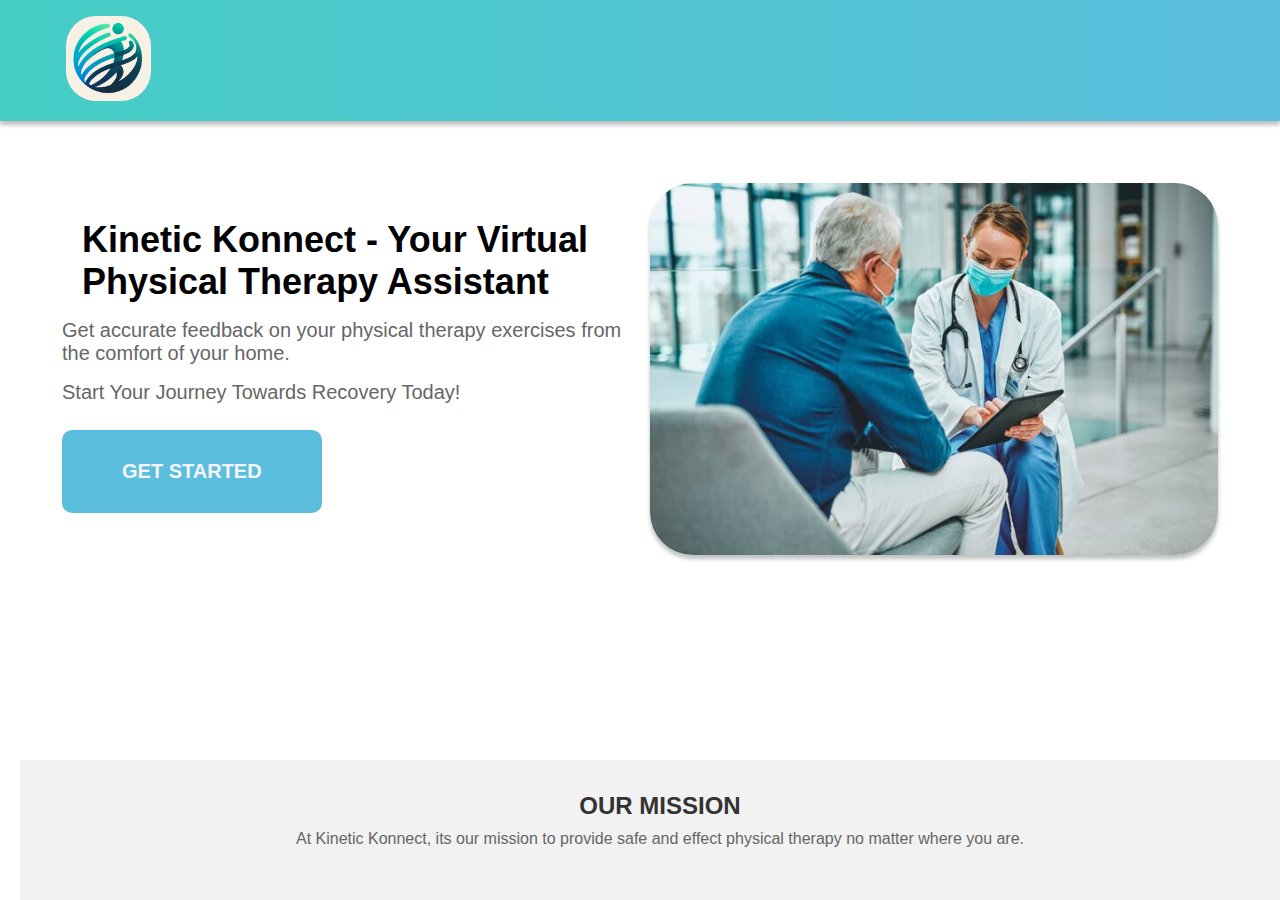
==== index.html @ 96fe7175 "More Stuff" ====
<!DOCTYPE html>
<html lang="en">
<head>
  <meta charset="UTF-8">
  <meta http-equiv="X-UA-Compatible" content="IE=edge">
  <meta name="viewport" content="width=device-width, initial-scale=1.0">
  <title>Axxess 2024 Hackathon Submission</title>

</head>
<body>
  <!DOCTYPE html>
  <html lang="en">
  <head>
    <meta charset="UTF-8">
    <meta http-equiv="X-UA-Compatible" content="IE=edge">
    <meta name="viewport" content="width=device-width, initial-scale=1.0">
    <title>Axxess 2024 Hackathon Submission</title>
    <link rel="stylesheet" href="style.css">
  </head>
  <body>
    <div class="homepage">
      <header class="menu">
        <div class="logo-container">
          <img src="imgs/KineticKonnect.png" alt="">
        </div>

      </header>
      <main class="content">
        <section class="intro">
          <div class="intro-text">
            <h1>Kinetic Konnect - Your Virtual Physical Therapy Assistant</h1>
            <p>Get accurate feedback on your physical therapy exercises from the comfort of your home.</p>
            <p>Start Your Journey Towards Recovery Today!</p>
            <button class="get-started-button">
              <a href="profile.html" class="get-started-button">GET STARTED</a>
            </button>
          </div>
          <div class="intro-image-container">
            <img class="intro-image" src="imgs/gettyimages-1390026192.jpg" alt="Placeholder Image">
          </div>
        </section>
        <footer class="mission">
          <h2>OUR MISSION</h2>
          <p>At Kinetic Konnect, its our mission to provide safe and effect physical therapy no matter where you are.</p>
        </footer>
      </main>
    </div>
  </body>
  </html>
  
</body>
</html>
---- style.css ----
* {
  margin: 0;
  padding: 0;
  box-sizing: border-box;

}

body, html {
  font-family: 'Inter', sans-serif; /* Assuming 'Inter' is the font used */
  height: 100%;
  overflow-x: hidden;
}

.homepage {
  display: flex;
  flex-direction: column;
  height: 100%;
}

.menu {
  background: linear-gradient(90deg, #45CDC5 0%, #5BBEDD 100%);
  padding: 1rem;
  display: flex;
  justify-content: space-between;
  align-items: center;
  box-shadow: 0 4px 4px rgba(0, 0, 0, 0.25);
}

.logo-container img{
  width: 85px !important; /* Or whatever width you prefer */
  height: auto !important;
  border-radius: 30px;
  margin-left: 50px;
}

.content {
  padding: 20px; /* Adjust padding as needed */
  display: flex;
  flex-direction: column;
  justify-content: flex-start; 
}

.intro {
  display: flex;
  justify-content: space-between;
  align-items: center;
  padding: 2rem;
}

.intro-text,
.intro-image-container {
  max-width: 50%;
  flex: 1;
  padding: 10px;
}

.intro-text h1 {
  font-size: 36px;
  margin-bottom: 1rem;
}

.intro-text p {
  font-size: 20px;
  margin-bottom: 1rem;
}

.get-started-button {
  display: inline-block;
  padding: 15px 30px;
  background-color: #5BBEDD;
  border-radius: 10px;
  border: none;
  color: whitesmoke;
  text-align: center;
  text-decoration: none; /* Removes the underline from links */
  cursor: pointer;
  font-weight: bold; 
  font-size: 20px;
}


.intro-image {
  width: 100%;
  height: auto;
  border-radius: 43px;
  box-shadow: 0 4px 4px rgba(0, 0, 0, 0.25);
}

.mission {
  text-align: center;
  padding: 2rem;
  position: absolute;
  bottom: 0;
  width: 100%;
  background-color: #f2f2f2;
}

@media (max-width: 768px) {
  .intro-text {
    max-width: 100%;
    text-align: center;
  }
  .intro-image-container {
    max-width: 100%;
  }
}

/* PROFILE PAGE */ 


body, html {
  height: 100%;
  font-family: 'Inter', sans-serif; /* Assuming 'Inter' is the font used */
  background-color: #ffff;
}

.medical-profile {
  background-color: white; 
  min-height: 100vh;
}

.navigation {
  display: flex;
  justify-content: space-between;
  align-items: center;
  background: linear-gradient(to right, #45CDC5, #5BBEDD); /* Apply the gradient here */
  padding: 1rem 2rem; /* Adjust padding as needed */
}

.home-button {
  background: whitesmoke;
  color: black;
  border: 1px solid #fff; /* Border color for the button */
  padding: 0.5rem 1rem;
  border-radius: 5px;
  cursor: pointer;
  text-decoration: none; /* If it's a link styled as a button */
  font-weight: bold;
}

.header {
  padding: 2rem;
  background-color: white;
  color: #333;
}

.header h1 {
  color: black;
  margin-bottom: 1rem;
}

/* ... existing CSS ... */

.content-container {
  display: flex;
  justify-content: space-between; /* This will place the content and the exercise plan side by side */
  padding: 2rem; /* Add padding for spacing */
  padding-left: 5%;
}

.welcome-section {
  flex: 1; /* Takes up remaining space */
  /* Additional styling for the welcome section */
}

.exercise-plan {
  flex: 0 0 45%; /* Locks the exercise plan to 40% width of the container */
  max-width: 45%; 
  background-color: #fff; /* Set the background color */
  padding: 2rem;
  padding-left: 5%;
  border-radius: 10px; /* Rounded corners for the plan */
}

.exercise-item {
  background-color: #E0F7FA; /* Light teal background for each item */
  border-radius: 10px; /* Rounded corners for the items */
  padding: 1rem; /* Padding inside each exercise item */
  margin-bottom: 1rem; /* Space between exercise items */
  /* You can add a border or shadow to each item if needed for better separation */
}

.exercise-item h3 {
  color: #333; /* Dark text color for readability */
}

.week-goal {
  /* Styles for the week goal */
}

.doctor-note {
  border: 2px solid #45CDC5; /* Border color to match the design */
  border-radius: 10px; /* Rounded corners */
  padding: 1rem; /* Padding for the note */
  margin-top: 1rem; /* Space at the top */
}


/* ... additional CSS as needed ... */

/* ... additional CSS as needed ... */

/* Additional styling as needed for progress section and other components */

/* ACTIVE SESSION PAGE*/
* {
  box-sizing: border-box;
  margin: 0;
  padding: 0;
}

.active-session-header {
  background: linear-gradient(to right, #45CDC5, #5BBEDD);
  padding: 10px 20px;
  display: flex;
  justify-content: space-between;
  align-items: center;
}

.header-title {
  font-weight: bold;
  color: white;
}

.return-button {
  padding: 5px 15px;
  background-color: white;
  border: none;
  cursor: pointer;
}

.active-session-content {
  display: flex;
  justify-content: space-between;
  padding: 20px;
}

.sidebar, .session-controls {
  flex-basis: 20%;
  display: flex;
  flex-direction: column;
  align-items: center;
}

.webcam-feed {
  flex-basis: 60%;
  display: flex;
  flex-direction: column;
  align-items: center;
  justify-content: center;
  padding: 20px;
  border: 1px solid #ccc; /* Placeholder for the webcam feed area */
}

/* Add specific styling for buttons and webcam area */
button {
  margin: 10px 0;
  padding: 10px 20px;
  border: none;
  cursor: pointer;
}

.stop-button {
  background-color: lightcoral;
  border-radius: 5px;
  font-weight: bold;
}

/* Adjust the layout further with your own styles, colors, and sizes as needed */
/* AFTER SESSION SUMMARY PAGE*/


.session-summary-header {
  background: linear-gradient(to right, #45CDC5, #5BBEDD);
  padding: 10px 20px;
  color: white;
  display: flex;
  align-items: center;
  justify-content: space-between;
}

.header-content {
  display: flex;
  align-items: center;
}

.menu-button {
  background: none;
  border: none;
  color: white;
  font-size: 24px;
  cursor: pointer;
}

h1 {
  margin-left: 20px;
}

.session-summary-content {
  padding: 20px;
}

h2 {
  color: #333;
  margin-bottom: 10px;
}

p {
  color: #666;
  margin-bottom: 20px;
}

.feedback-section {
  margin-bottom: 20px;
}

textarea {
  width: 100%;
  padding: 10px;
  margin-top: 10px;
  border: 1px solid #ccc;
  border-radius: 4px;
  min-height: 100px;
}

.recovery-tips {
  background-color: #e0f7fa;
  padding: 20px;
  border-radius: 10px;
}

.recovery-tips h3 {
  margin-bottom: 10px;
}

.recovery-tips ul {
  list-style-type: none;
  padding: 0;
}

.recovery-tips li {
  margin-bottom: 10px;
  padding-left: 20px;
  position: relative;
}

.recovery-tips li:before {
  content: '✓';
  position: absolute;
  left: 0;
  color: green;
}
/* Add this to your existing CSS */

.navigation {
  padding: 10px 20px;
  background: #f8f8f8;
  border-bottom: 1px solid #e7e7e7;
}

.back-to-profile {
  text-decoration: none;
  color: #333;
  background: #e0f7fa;
  padding: 10px 15px;
  border-radius: 5px;
  font-weight: bold;
}

.back-to-profile:hover {
  background: #bde1ee;
}
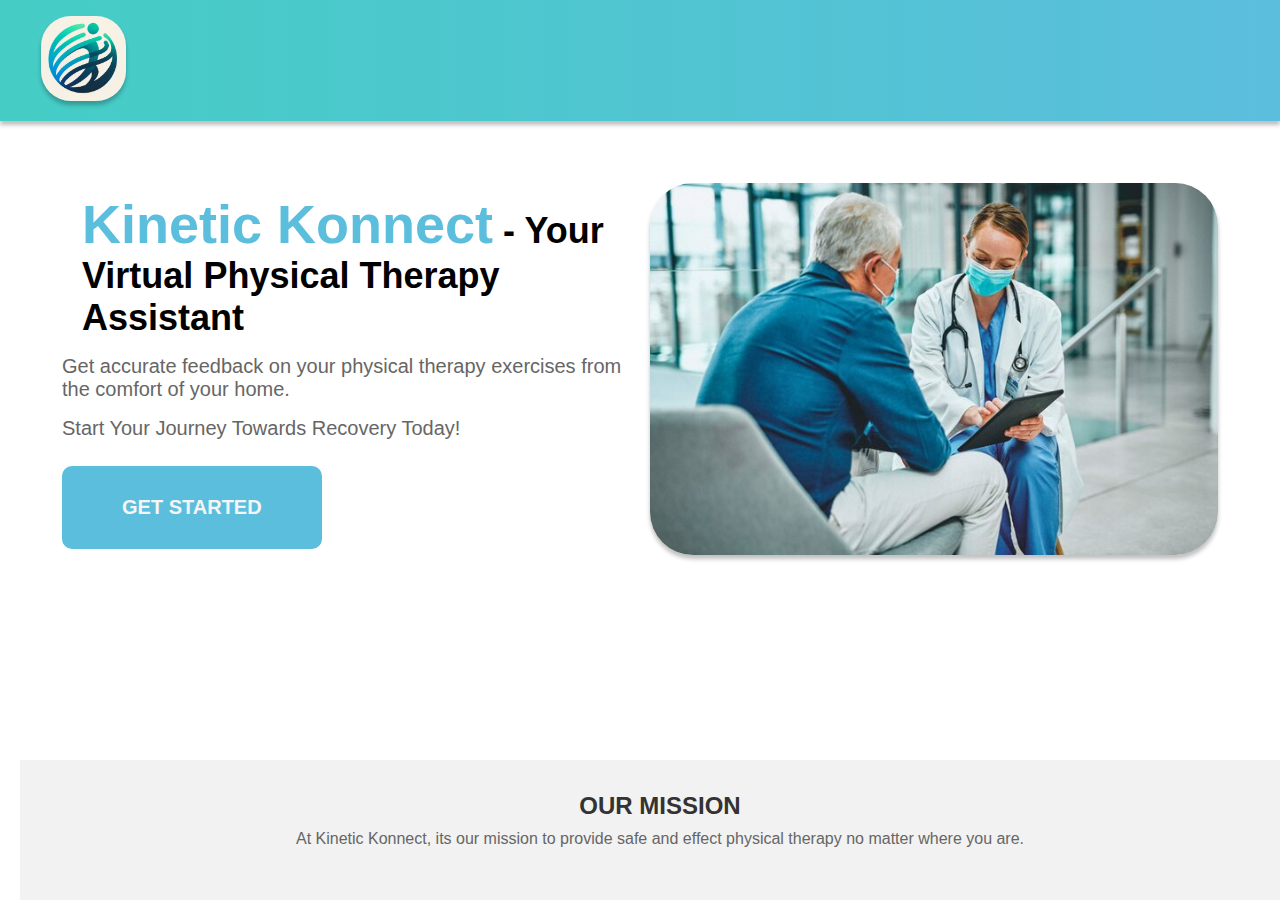
==== commit 450a9c33: "Final Almost" ====
--- a/index.html
+++ b/index.html
@@ -28,7 +28,7 @@
       <main class="content">
         <section class="intro">
           <div class="intro-text">
-            <h1>Kinetic Konnect - Your Virtual Physical Therapy Assistant</h1>
+            <h1><span class="brand-name">Kinetic Konnect</span> - Your Virtual Physical Therapy Assistant</h1>
             <p>Get accurate feedback on your physical therapy exercises from the comfort of your home.</p>
             <p>Start Your Journey Towards Recovery Today!</p>
             <button class="get-started-button">
--- a/style.css
+++ b/style.css
@@ -25,12 +25,16 @@
   align-items: center;
   box-shadow: 0 4px 4px rgba(0, 0, 0, 0.25);
 }
-
+.brand-name {
+  font-size: 150%;
+  color: #5BBEDD; /* Adjust the percentage to your liking */
+}
 .logo-container img{
   width: 85px !important; /* Or whatever width you prefer */
   height: auto !important;
   border-radius: 30px;
   margin-left: 50px;
+  box-shadow: 0 4px 4px rgba(0, 0, 0, 0.25);
 }
 
 .content {
@@ -108,12 +112,6 @@
 /* PROFILE PAGE */ 
 
 
-body, html {
-  height: 100%;
-  font-family: 'Inter', sans-serif; /* Assuming 'Inter' is the font used */
-  background-color: #ffff;
-}
-
 .medical-profile {
   background-color: white; 
   min-height: 100vh;
@@ -124,20 +122,26 @@
   justify-content: space-between;
   align-items: center;
   background: linear-gradient(to right, #45CDC5, #5BBEDD); /* Apply the gradient here */
-  padding: 1rem 2rem; /* Adjust padding as needed */
+  padding: 1rem; /* Adjust padding as needed */
 }
 
 .home-button {
-  background: whitesmoke;
-  color: black;
-  border: 1px solid #fff; /* Border color for the button */
-  padding: 0.5rem 1rem;
+  display: inline-block;
+  padding: 10px 20px;
+  border: none;
   border-radius: 5px;
+  background-color: whitesmoke; /* Your teal color */
+  color: black; /* Text color */
+  font-size: 16px;
+  font-weight: bold;
+  text-align: center;
+  text-decoration: none; /* Remove the underline from links */
   cursor: pointer;
-  text-decoration: none; /* If it's a link styled as a button */
-  font-weight: bold;
-}
-
+  transition: background-color 0.3s ease;
+}
+.home-button:hover {
+  background-color: lightcyan; /* Slightly darker teal on hover */
+}
 .header {
   padding: 2rem;
   background-color: white;
@@ -148,8 +152,72 @@
   color: black;
   margin-bottom: 1rem;
 }
-
-/* ... existing CSS ... */
+.content-container {
+  display: flex;
+  justify-content: space-between;
+  align-items: flex-start;
+  margin: 20px;
+}
+.button-container {
+  display: flex;
+  justify-content: center; /* Aligns the button horizontally center */
+  align-items: center; /* Aligns the button vertically center */
+}
+.exercise-plan,
+.week-goal {
+  margin: 0;
+  padding: 0;
+  width: 48%; /* Each takes up roughly half the width */
+}
+
+.start-routine-button {
+  display: inline-block; /* Allows padding and width to be applied correctly */
+  padding: 15px 30px;
+  background-color: #45CDC5; /* Teal background */
+  border: none;
+  border-radius: 5px;
+  color: white; /* White text */
+  font-size: 18px;
+  font-weight: bold;
+  margin: 20px auto;
+  cursor: pointer;
+  text-decoration: none; /* Removes underline from link */
+  text-align: center;
+  transition: background-color 0.3s ease;
+}
+
+
+.start-routine-button:hover {
+  background-color: #39b2a9; /* Slightly darker teal on hover */
+}
+
+.session-history {
+  /* Styles for the history section */
+  margin: 20px auto;
+  width: 35%; 
+  max-width: 600px; /* Maximum width */
+
+}
+
+.history-list {
+  list-style: none; /* Removes default list styling */
+  padding: 0;
+}
+
+.history-item {
+  background-color: #e6f7ff; /* Light blue background for history items */
+  padding: 10px;
+  margin-bottom: 10px; /* Space between history items */
+  border-radius: 5px; /* Rounded corners */
+  display: flex;
+  justify-content: space-between;
+  align-items: center;
+}
+
+.status-icon {
+  color: green; /* Color for the check mark */
+  font-size: 24px; /* Size of the check mark */
+}
 
 .content-container {
   display: flex;
@@ -184,9 +252,7 @@
   color: #333; /* Dark text color for readability */
 }
 
-.week-goal {
-  /* Styles for the week goal */
-}
+
 
 .doctor-note {
   border: 2px solid #45CDC5; /* Border color to match the design */
@@ -196,6 +262,7 @@
 }
 
 
+
 /* ... additional CSS as needed ... */
 
 /* ... additional CSS as needed ... */
@@ -203,68 +270,117 @@
 /* Additional styling as needed for progress section and other components */
 
 /* ACTIVE SESSION PAGE*/
-* {
-  box-sizing: border-box;
-  margin: 0;
-  padding: 0;
-}
 
 .active-session-header {
   background: linear-gradient(to right, #45CDC5, #5BBEDD);
-  padding: 10px 20px;
-  display: flex;
-  justify-content: space-between;
-  align-items: center;
+  padding: 1rem;
+  color: white;
+  display: flex;
+  align-items: center;
+  justify-content: space-between;
 }
 
 .header-title {
   font-weight: bold;
   color: white;
+  position: absolute; /* Position it absolutely within the header */
+  left: 50%; /* Position it from the left 50% of the header */
+  transform: translateX(-50%); /* Shift it back to the left by half of its width */
 }
 
 .return-button {
-  padding: 5px 15px;
-  background-color: white;
+  display: inline-block; /* Allows padding and width to be applied correctly */
+  padding: 10px 20px;
   border: none;
+  border-radius: 5px;
+  color: black; /* White text */
+  font-size: 16px;
+  font-weight: bold;
   cursor: pointer;
-}
-
+  text-decoration: none; /* Removes underline from link */
+  text-align: center;
+  transition: background-color 0.3s ease;
+}
+.return-button {
+  background-color: white; /* Teal background for the return button */
+}
+.return-button:hover {
+  background-color: lightcyan; /* Slightly darker teal on hover for return button */
+}
+.stop-button {
+  display: inline-block; /* Allows padding and width to be applied correctly */
+  padding: 15px 30px;
+  background-color: lightcoral; /* Teal background */
+  border: none;
+  border-radius: 5px;
+  color: white; /* White text */
+  font-size: 18px;
+  font-weight: bold;
+  margin: 20px auto;
+  cursor: pointer;
+  text-decoration: none; /* Removes underline from link */
+  text-align: center;
+  transition: background-color 0.3s ease;
+}
+
+.stop-button:hover {
+  background-color: lightpink; /* Darker red on hover for stop button */
+}
 .active-session-content {
   display: flex;
   justify-content: space-between;
   padding: 20px;
 }
 
-.sidebar, .session-controls {
+.session-controls {
   flex-basis: 20%;
   display: flex;
   flex-direction: column;
   align-items: center;
+  justify-content: center;
+  width: 100%;
+}
+
+.session-main {
+  flex-grow: 1;
+  display: flex;
+  flex-direction: column;
+  align-items: center;
+}
+
+.session-info {
+  text-align: center;
+  width: 100%;
+  padding-bottom: 20px; /* Add space between the info and the webcam feed */
+}
+.current-exercise{
+  text-align: center;
+  width: 100%;
+  margin-bottom: 20px;
 }
 
 .webcam-feed {
-  flex-basis: 60%;
+  width: 640px; /* Set a fixed width for your webcam feed */
+  height: 480px; /* Set a fixed height for your webcam feed */
   display: flex;
   flex-direction: column;
   align-items: center;
   justify-content: center;
   padding: 20px;
   border: 1px solid #ccc; /* Placeholder for the webcam feed area */
-}
+  margin: auto; /* Placeholder for the webcam feed area */
+}
+
 
 /* Add specific styling for buttons and webcam area */
-button {
-  margin: 10px 0;
+button , .stop-button{
   padding: 10px 20px;
+  border-radius: 5px;
+  margin-top: 10px;
   border: none;
   cursor: pointer;
 }
 
-.stop-button {
-  background-color: lightcoral;
-  border-radius: 5px;
-  font-weight: bold;
-}
 
 /* Adjust the layout further with your own styles, colors, and sizes as needed */
 /* AFTER SESSION SUMMARY PAGE*/
@@ -272,25 +388,48 @@
 
 .session-summary-header {
   background: linear-gradient(to right, #45CDC5, #5BBEDD);
-  padding: 10px 20px;
+  padding: 1rem;
   color: white;
   display: flex;
   align-items: center;
   justify-content: space-between;
 }
+.logo-container img{
+  width: 85px !important; /* Or whatever width you prefer */
+  height: auto !important;
+  border-radius: 30px;
+  margin-left: 25px;
+  box-shadow: 0 4px 4px rgba(0, 0, 0, 0.25);
+}
 
 .header-content {
   display: flex;
   align-items: center;
 }
-
-.menu-button {
-  background: none;
-  border: none;
-  color: white;
-  font-size: 24px;
-  cursor: pointer;
-}
+.header-title{
+  font-size: large;
+}
+
+.content-wrapper {
+  display: flex;
+  justify-content: space-between;
+  padding: 20px;
+  min-height: calc(100vh - 60px); /* Adjust height calculation based on actual header/footer size */
+}
+.left-container,
+.right-container {
+  width: 48%; /* Adjust width as needed for spacing */
+}
+.left-container h2{
+  color: #333;
+  margin-bottom: 20px;
+}
+.feedback-section,
+.recovery-tips {
+  margin-bottom: 20px;
+  margin-top: 40px;
+}
+
 
 h1 {
   margin-left: 20px;
@@ -349,6 +488,17 @@
   position: absolute;
   left: 0;
   color: green;
+}
+
+.footer {
+  position: fixed;
+  justify-content: space-between;
+  left: 0;
+  bottom: 0;
+  width: 100%;
+  background: #f8f8f8;
+  border-top: 1px solid #e7e7e7;
+  text-align: center; /* Centers the content of the footer */
 }
 /* Add this to your existing CSS */
 
@@ -365,6 +515,7 @@
   padding: 10px 15px;
   border-radius: 5px;
   font-weight: bold;
+  align-items: center;
 }
 
 .back-to-profile:hover {
